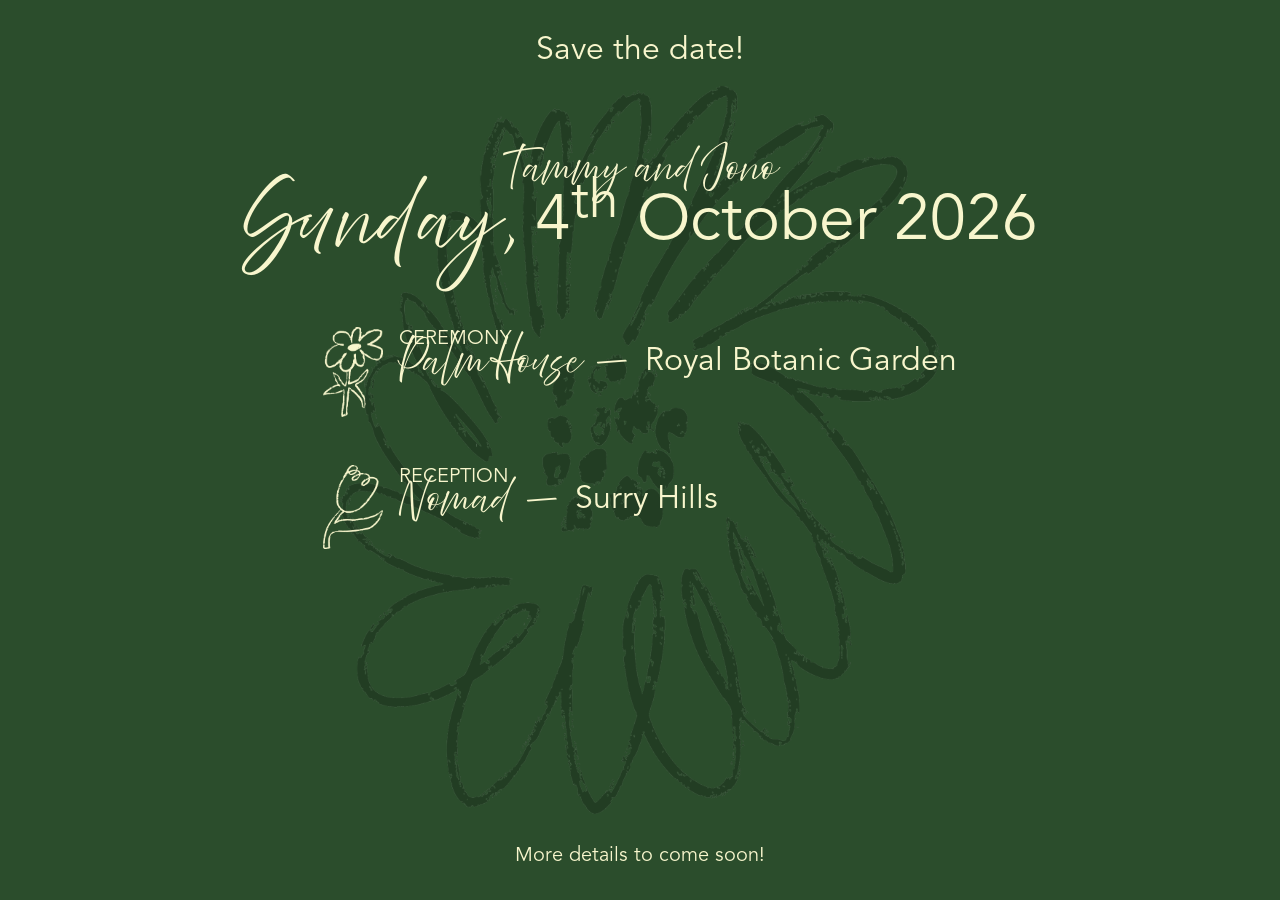
==== index.html @ a1c3c2cc "Just one garden" ====
<!DOCTYPE html>

<html>
  <head>

    <link rel="stylesheet" href="style.css">
    <link rel="icon" type="image/x-icon" href="favicon.ico">
    <meta name="viewport" content="width=device-width" />

    <title>Tammy and Jono — save the date!</title>
    <meta name="description" content="Save the date!">

    <!-- Facebook Meta Tags -->
    <meta property="og:url" content="https://tammyandjono.com">
    <meta property="og:type" content="website">
    <meta property="og:title" content="Tammy and Jono's Wedding">
    <meta property="og:description" content="Save the date!">
    <meta property="og:image" content="https://tammyandjono.com/assets/thumb.png">

    <!-- Twitter Meta Tags -->
    <meta name="twitter:card" content="summary_large_image">
    <meta property="twitter:domain" content="http://tammyandjono.com">
    <meta property="twitter:url" content="https://tammyandjono.com">
    <meta name="twitter:title" content="Tammy and Jono's Wedding">
    <meta name="twitter:description" content="Save the date!">
    <meta name="twitter:image" content="https://tammyandjono.com/assets/thumb.png">

    <!-- Remove from Google Search -->
    <meta name="robots" content="noindex, nofollow" />
  </head>

  <body>
      <div class="container">
          <img src="assets/petal.png" alt="" class="background-image">
          <div class="content">
              <div class="date">Save the date!</div>
              <div class="names">Tammy and&nbsp;Jono</div>
              <div class="date" id="date"><span class="script">Sunday,</span> 4<sup>th</sup> October&nbsp;2026</div>

              <div>
                <div class="info">
                  <img src="assets/flower-1.png" alt="" class="info-image">
                  <div class="label">Ceremony</div>
                  <div><span class="script">Palm House <span class="narrow-remove">— </span></span></div>
                  <div>Royal Botanic Garden</div>
                </div>

                <div class="info">
                  <img src="assets/flower-2.png" alt="" class="info-image">
                  <div class="label">Reception</div>
                  <div><span class="script">Nomad <span class="narrow-remove">— </span></span></div>
                  <div>Surry Hills</div>
                </div>
              </div>

              <div class="website">More details to come soon!</div>
          </div>
      </div>
  </body>
</html>
</html>
---- style.css ----
@font-face {
  font-family: 'Avenir';
  src: url('assets/AvenirLTProBook.otf') format('opentype');
  font-weight: normal;
  font-style: normal;
}

@font-face {
  font-family: 'Above the Beyond';
  src: url('assets/above-the-beyond-script.ttf') format('truetype');
  font-weight: normal;
  font-style: normal;
}

* {
  margin: 0;
  padding: 0;
  box-sizing: border-box;
}

body {
  --bg: #2B4D2C;
  --fg: #F8F6CD;
  --accent: #1A3403;

  --mid-text: clamp(1rem, 4vw, 2rem);
  --large-text: clamp(2rem, 7vw, 4rem);
  --small-text: clamp(0.75rem, 2vw, 1.25rem);

  font-family: 'Avenir', Helvetica, Arial, sans-serif;
  background-color: var(--bg);
  color: var(--fg);
  min-height: 100vh;
  display: flex;
  align-items: center;
  justify-content: center;
}

.container {
  text-align: center;
  padding: 2rem;
  max-width: 1200px;
  width: 100%;
  position: relative;
}

.background-image {
  position: absolute;
  top: 50%;
  left: 50%;
  transform: translate(-50%, -50%);
  width: 50%;
  max-width: 800px;
  opacity: 0.2;
  z-index: 0;
}

.content {
  position: relative;
  z-index: 1;
  min-height: calc(100vh - 4rem);

  display: flex;
  flex-direction: column;
  align-items: center;
}

.names {
  font-family: 'Above the Beyond', sans-serif, cursive;
  font-size: var(--mid-text);
  font-weight: 400;
  line-height: 1.2;
  margin-top: 5rem;
}

.date {
  font-size: var(--mid-text);
  font-weight: 300;
}

#date {
  margin: -1rem 0 4rem 0;
  font-size: var(--large-text);
}

.info {
  display: grid;
  grid-template-columns: auto auto auto;
  grid-template-rows: auto auto auto;
  align-items: center;
  justify-items: start;
  grid-column-gap: 1rem;
  font-size: var(--mid-text);

  width: 100%;
  max-width: fit-content;

  margin-bottom: 2rem;
}

.info img {
  grid-row: 1 / -1;
  max-width: 60px;
  margin-bottom: 0.5em;
}

.info .label {
  font-size: var(--small-text);
  text-transform: uppercase;
  grid-column: 2 / -1;

  margin-bottom: -0.5rem;
}

.script {
  font-family: 'Above the Beyond', sans-serif, cursive;
}

.website {
  font-size: var(--small-text);
  font-weight: 300;
  margin-top: auto;
}

@media (max-width: 768px) {

  .container {
    --mid-text: clamp(1.25rem, 4vw, 2rem);
    --large-text: clamp(2.5rem, 6vw, 5rem);
    --small-text: clamp(1rem, 2vw, 1.5rem);

    padding: 1rem;
  }

  .names {
    margin-bottom: 3rem;
  }

  #date {
    margin: -2rem 0 6rem 0;
  }

  .narrow-remove {
    display: none;
  }

  .info {
    grid-template-columns: auto auto;
  }

  .info .label {
    grid-column: auto;
  }

  .info div {
    margin: -0.2rem 0;
  }
}
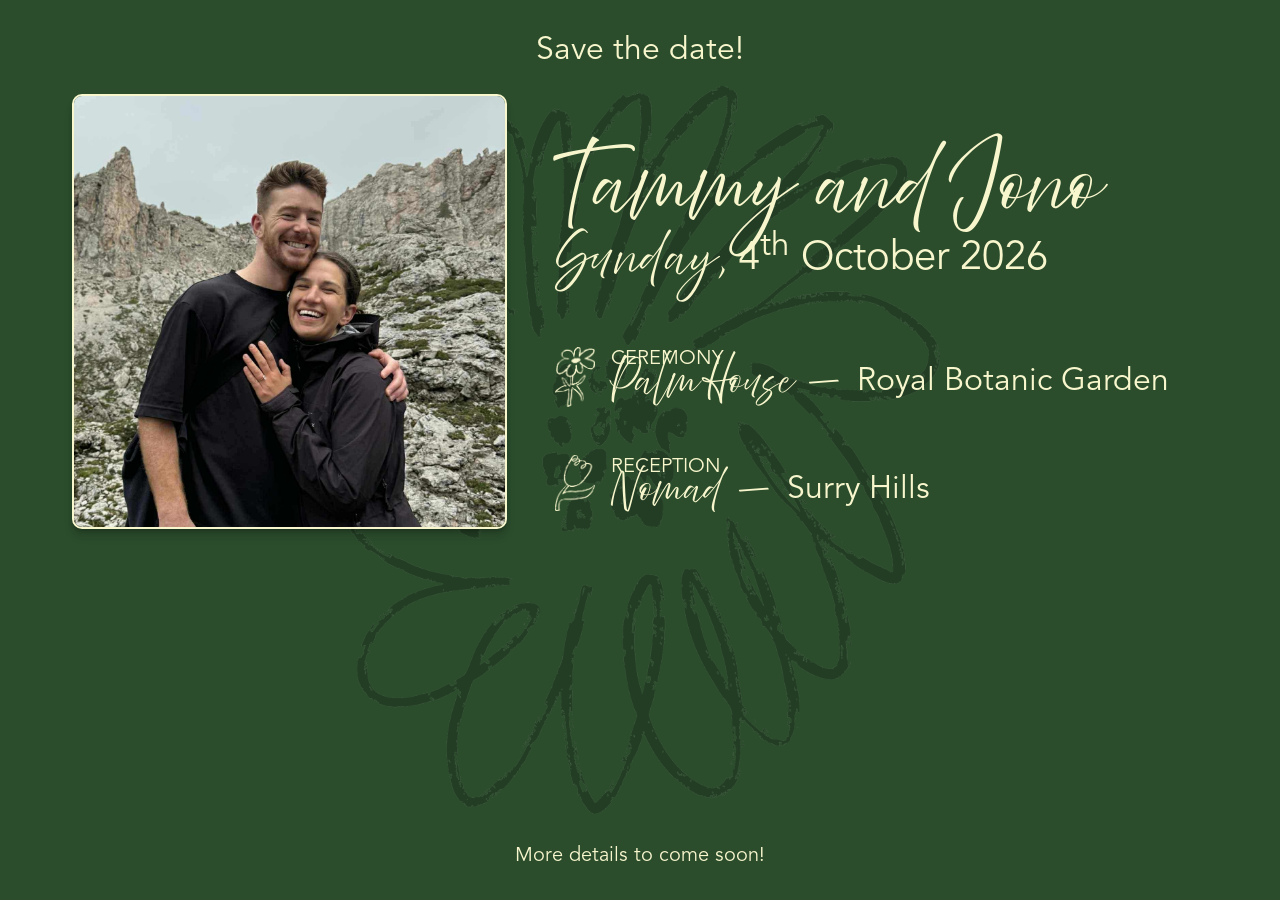
==== commit 7bcb1849: "Add slideshow pics" ====
--- a/index.html
+++ b/index.html
@@ -34,28 +34,52 @@
           <img src="assets/petal.png" alt="" class="background-image">
           <div class="content">
               <div class="date">Save the date!</div>
-              <div class="names">Tammy and&nbsp;Jono</div>
-              <div class="date" id="date"><span class="script">Sunday,</span> 4<sup>th</sup> October&nbsp;2026</div>
+              <div class="columns">
+                <div class="slideshow">
+                  <img src="assets/jt1.jpeg" alt="" class="slideshow-image" id="slideshow-image">
+                </div>
+                <div class="right">
+                  <div class="names">Tammy and&nbsp;Jono</div>
+                  <div class="date" id="date"><span class="script">Sunday,</span> 4<sup>th</sup> October&nbsp;2026</div>
 
-              <div>
-                <div class="info">
-                  <img src="assets/flower-1.png" alt="" class="info-image">
-                  <div class="label">Ceremony</div>
-                  <div><span class="script">Palm House <span class="narrow-remove">— </span></span></div>
-                  <div>Royal Botanic Garden</div>
-                </div>
+                  <div>
+                    <div class="info">
+                      <img src="assets/flower-1.png" alt="" class="info-image">
+                      <div class="label">Ceremony</div>
+                      <div><span class="script">Palm House <span class="narrow-remove">— </span></span></div>
+                      <div>Royal Botanic Garden</div>
+                    </div>
 
-                <div class="info">
-                  <img src="assets/flower-2.png" alt="" class="info-image">
-                  <div class="label">Reception</div>
-                  <div><span class="script">Nomad <span class="narrow-remove">— </span></span></div>
-                  <div>Surry Hills</div>
+                    <div class="info">
+                      <img src="assets/flower-2.png" alt="" class="info-image">
+                      <div class="label">Reception</div>
+                      <div><span class="script">Nomad <span class="narrow-remove">— </span></span></div>
+                      <div>Surry Hills</div>
+                    </div>
+                  </div>
                 </div>
               </div>
-
               <div class="website">More details to come soon!</div>
           </div>
       </div>
   </body>
-</html>
+
+<script>
+  let image = document.getElementById('slideshow-image');
+  let images = ['assets/jt1.jpeg', 'assets/jt2.jpeg', 'assets/jt3.jpeg', 'assets/jt4.jpeg', 'assets/jt5.jpeg', 'assets/jt6.jpeg', 'assets/jt7.jpeg'];
+  let num = 1;
+
+  console.log(num)
+
+  setInterval(function(){
+    let len = images.length;
+    image.src = images[num++];
+    if (num == len) {
+      num = 0;
+    }
+
+    console.log(num)
+  }, 4500);
+</script>
+
 </html>
--- a/style.css
+++ b/style.css
@@ -22,8 +22,9 @@
   --bg: #2B4D2C;
   --fg: #F8F6CD;
   --accent: #1A3403;
+  --shadow-color: rgba(0, 0, 0, 0.1);
 
-  --mid-text: clamp(1rem, 4vw, 2rem);
+  --mid-text: clamp(1.5rem, 2.5vw, 2rem);
   --large-text: clamp(2rem, 7vw, 4rem);
   --small-text: clamp(0.75rem, 2vw, 1.25rem);
 
@@ -37,8 +38,7 @@
 }
 
 .container {
-  text-align: center;
-  padding: 2rem;
+  padding: 1rem;
   max-width: 1200px;
   width: 100%;
   position: relative;
@@ -65,9 +65,31 @@
   align-items: center;
 }
 
+.columns {
+  display: grid;
+  grid-template-columns: 2fr 3fr;
+}
+
+.slideshow {
+  margin: auto;
+}
+
+.slideshow-image {
+  margin: 1rem;
+  width: calc(100% - 2rem);
+  border: 2px solid var(--fg);
+  border-radius: 10px;
+
+  box-shadow: 0 2px 2px var(--shadow-color),0 4px 4px var(--shadow-color),0 8px 8px var(--shadow-color);
+}
+
+.right {
+  margin-left: 2rem;
+}
+
 .names {
   font-family: 'Above the Beyond', sans-serif, cursive;
-  font-size: var(--mid-text);
+  font-size: var(--large-text);
   font-weight: 400;
   line-height: 1.2;
   margin-top: 5rem;
@@ -79,8 +101,8 @@
 }
 
 #date {
-  margin: -1rem 0 4rem 0;
-  font-size: var(--large-text);
+  margin: 0 0 4rem 0;
+  font-size: clamp(1.5rem, 4vw, 2.5rem);
 }
 
 .info {
@@ -91,6 +113,7 @@
   justify-items: start;
   grid-column-gap: 1rem;
   font-size: var(--mid-text);
+  text-align: left;
 
   width: 100%;
   max-width: fit-content;
@@ -100,7 +123,7 @@
 
 .info img {
   grid-row: 1 / -1;
-  max-width: 60px;
+  max-width: 40px;
   margin-bottom: 0.5em;
 }
 
@@ -122,22 +145,36 @@
   margin-top: auto;
 }
 
-@media (max-width: 768px) {
+@media (max-width: 810px) {
 
   .container {
-    --mid-text: clamp(1.25rem, 4vw, 2rem);
-    --large-text: clamp(2.5rem, 6vw, 5rem);
+    --mid-text: clamp(1.25rem, 2.5vw, 1.75rem);
+    --large-text: clamp(2.25rem, 6vw, 4rem);
     --small-text: clamp(1rem, 2vw, 1.5rem);
 
     padding: 1rem;
+    text-align: center;
+  }
+
+  .columns {
+    display: block;
+  }
+
+  .right {
+    margin: auto;
   }
 
   .names {
-    margin-bottom: 3rem;
+    margin: 0 0 3rem 0;
+  }
+
+  .slideshow-image {
+    max-width: 300px;
+    width: 60vw;
   }
 
   #date {
-    margin: -2rem 0 6rem 0;
+    margin: -2rem 0 2rem 0;
   }
 
   .narrow-remove {
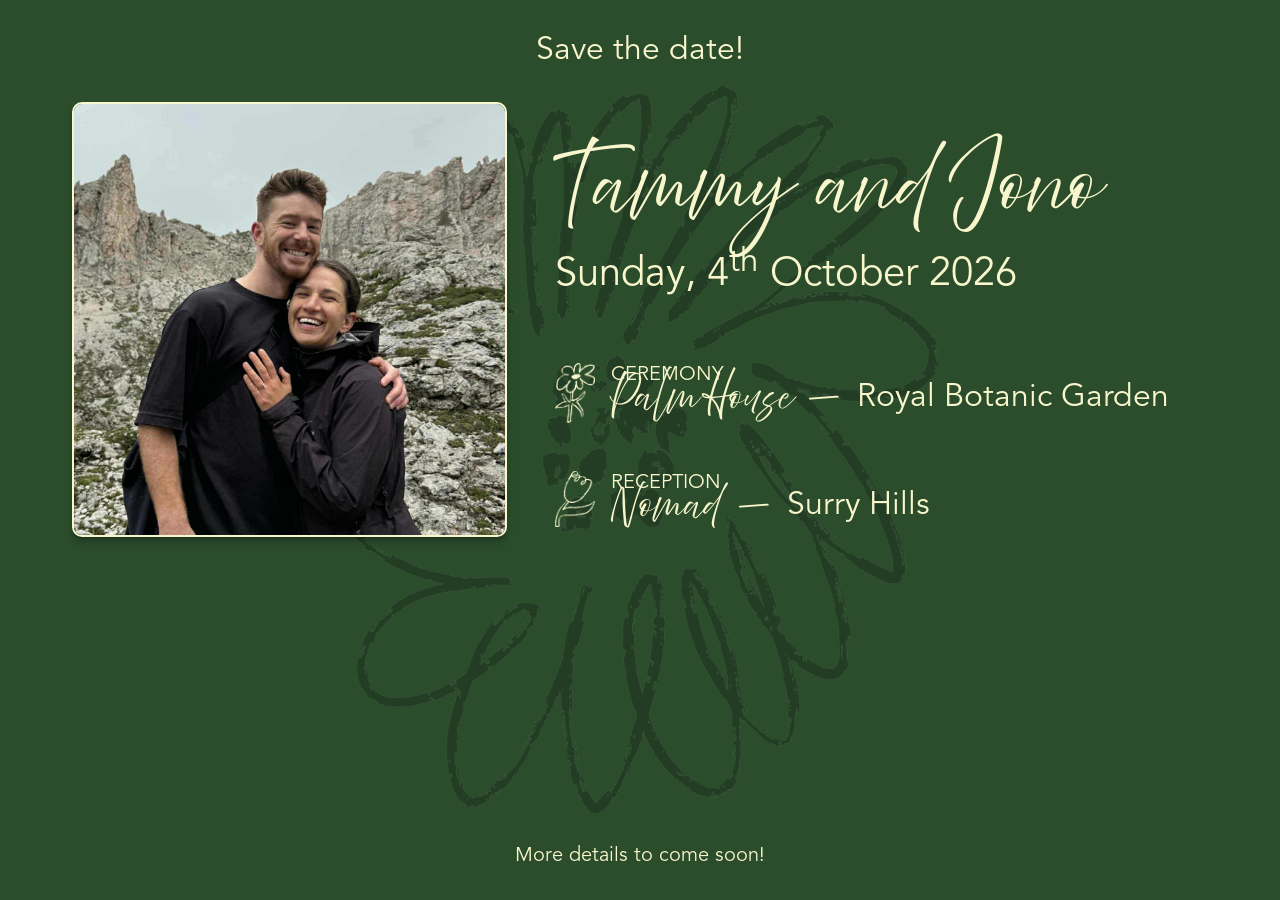
==== commit 0ec76ed0: "No script on Sundays" ====
--- a/index.html
+++ b/index.html
@@ -40,7 +40,7 @@
                 </div>
                 <div class="right">
                   <div class="names">Tammy and&nbsp;Jono</div>
-                  <div class="date" id="date"><span class="script">Sunday,</span> 4<sup>th</sup> October&nbsp;2026</div>
+                  <div class="date" id="date">Sunday, 4<sup>th</sup> October&nbsp;2026</div>
 
                   <div>
                     <div class="info">
--- a/style.css
+++ b/style.css
@@ -101,7 +101,7 @@
 }
 
 #date {
-  margin: 0 0 4rem 0;
+  margin: 1rem 0 4rem 0;
   font-size: clamp(1.5rem, 4vw, 2.5rem);
 }
 
@@ -165,7 +165,7 @@
   }
 
   .names {
-    margin: 0 0 3rem 0;
+    margin: 1.5rem 0 2.5rem 0;
   }
 
   .slideshow-image {
@@ -174,7 +174,7 @@
   }
 
   #date {
-    margin: -2rem 0 2rem 0;
+    margin: -2rem 0 2.5rem 0;
   }
 
   .narrow-remove {
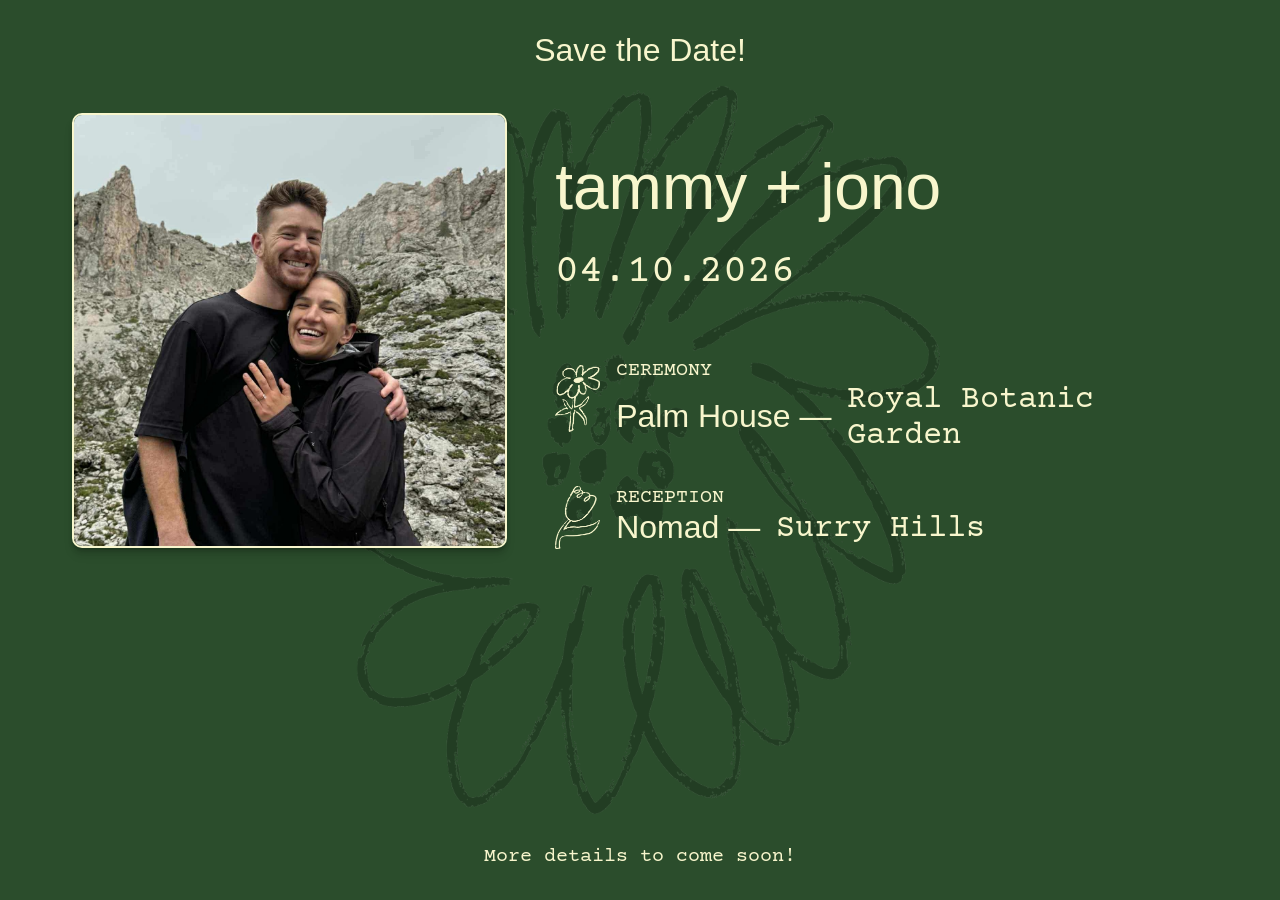
==== commit cc5ebd36: "Match physical save the date" ====
--- a/index.html
+++ b/index.html
@@ -33,14 +33,14 @@
       <div class="container">
           <img src="assets/petal.png" alt="" class="background-image">
           <div class="content">
-              <div class="date">Save the date!</div>
+              <div class="date script">Save the Date!</div>
               <div class="columns">
                 <div class="slideshow">
                   <img src="assets/jt1.jpeg" alt="" class="slideshow-image" id="slideshow-image">
                 </div>
                 <div class="right">
-                  <div class="names">Tammy and&nbsp;Jono</div>
-                  <div class="date" id="date">Sunday, 4<sup>th</sup> October&nbsp;2026</div>
+                  <div class="names">tammy +&nbsp;jono</div>
+                  <div class="date" id="date">04.10.2026</div>
 
                   <div>
                     <div class="info">
--- a/style.css
+++ b/style.css
@@ -1,3 +1,5 @@
+@import url('https://fonts.googleapis.com/css2?family=Courier+Prime:ital,wght@0,400;0,700;1,400;1,700&family=Homemade+Apple&display=swap');
+
 @font-face {
   font-family: 'Avenir';
   src: url('assets/AvenirLTProBook.otf') format('opentype');
@@ -28,7 +30,7 @@
   --large-text: clamp(2rem, 7vw, 4rem);
   --small-text: clamp(0.75rem, 2vw, 1.25rem);
 
-  font-family: 'Avenir', Helvetica, Arial, sans-serif;
+  font-family: 'Courier Prime', monospace;
   background-color: var(--bg);
   color: var(--fg);
   min-height: 100vh;
@@ -88,7 +90,7 @@
 }
 
 .names {
-  font-family: 'Above the Beyond', sans-serif, cursive;
+  font-family: 'Homemade Apple', sans-serif, cursive;
   font-size: var(--large-text);
   font-weight: 400;
   line-height: 1.2;
@@ -101,7 +103,7 @@
 }
 
 #date {
-  margin: 1rem 0 4rem 0;
+  margin: 1.5rem 0 4rem 0;
   font-size: clamp(1.5rem, 4vw, 2.5rem);
 }
 
@@ -123,20 +125,18 @@
 
 .info img {
   grid-row: 1 / -1;
-  max-width: 40px;
-  margin-bottom: 0.5em;
+  max-width: 45px;
+  margin: 0 0 0.5em 0;
 }
 
 .info .label {
   font-size: var(--small-text);
   text-transform: uppercase;
   grid-column: 2 / -1;
-
-  margin-bottom: -0.5rem;
 }
 
 .script {
-  font-family: 'Above the Beyond', sans-serif, cursive;
+  font-family: 'Homemade Apple', sans-serif, cursive;
 }
 
 .website {
@@ -149,7 +149,7 @@
 
   .container {
     --mid-text: clamp(1.25rem, 2.5vw, 1.75rem);
-    --large-text: clamp(2.25rem, 6vw, 4rem);
+    --large-text: clamp(2.5rem, 6vw, 4rem);
     --small-text: clamp(1rem, 2vw, 1.5rem);
 
     padding: 1rem;
@@ -174,7 +174,7 @@
   }
 
   #date {
-    margin: -2rem 0 2.5rem 0;
+    margin: -1rem 0 2.5rem 0;
   }
 
   .narrow-remove {
@@ -192,4 +192,14 @@
   .info div {
     margin: -0.2rem 0;
   }
+
+  .info img {
+    margin: 0.5em 0 0 0;
+  }
+
+  .script {
+    font-size: 1.2em;
+    margin: 0.75rem 0 -0.25rem 0;
+    display: block;
+  }
 }
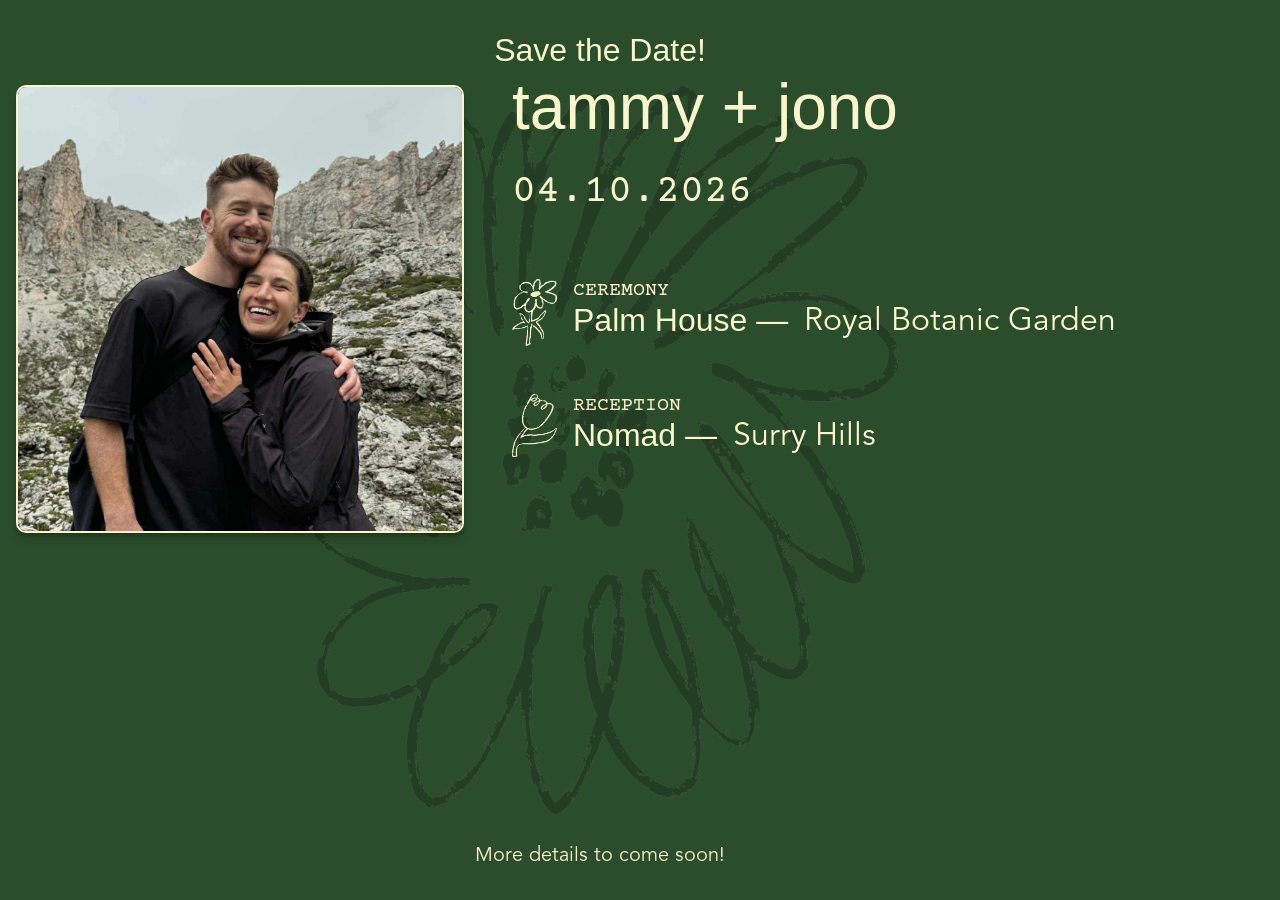
==== commit 6fc65ad3: "Initial extra pages" ====
--- a/index.html
+++ b/index.html
@@ -29,18 +29,18 @@
     <meta name="robots" content="noindex, nofollow" />
   </head>
 
-  <body>
+  <body id="index">
       <div class="container">
           <img src="assets/petal.png" alt="" class="background-image">
           <div class="content">
               <div class="date script">Save the Date!</div>
               <div class="columns">
                 <div class="slideshow">
-                  <img src="assets/jt1.jpeg" alt="" class="slideshow-image" id="slideshow-image">
+                  <img src="assets/jt1.jpeg" alt="" class="pic" id="slideshow-image">
                 </div>
                 <div class="right">
                   <div class="names">tammy +&nbsp;jono</div>
-                  <div class="date" id="date">04.10.2026</div>
+                  <div class="date courier" id="date">04.10.2026</div>
 
                   <div>
                     <div class="info">
--- a/style.css
+++ b/style.css
@@ -20,6 +20,10 @@
   box-sizing: border-box;
 }
 
+html {
+  scroll-padding-top: 7.5rem;
+}
+
 body {
   --bg: #2B4D2C;
   --fg: #F8F6CD;
@@ -30,17 +34,59 @@
   --large-text: clamp(2rem, 7vw, 4rem);
   --small-text: clamp(0.75rem, 2vw, 1.25rem);
 
-  font-family: 'Courier Prime', monospace;
+  font-family: 'Avenir', 'Courier Prime', monospace;
   background-color: var(--bg);
   color: var(--fg);
   min-height: 100vh;
   display: flex;
-  align-items: center;
+  flex-direction: column;
+  gap: 2em;
+}
+
+#index {
   justify-content: center;
 }
 
+nav {
+  display: block;
+  position: sticky;
+  top: 0em;
+  z-index: 1;
+  background: var(--bg);
+
+  padding: 0 1.5em 1em 1.5em;
+}
+
+nav, h3 {
+  font-family: 'Courier Prime', Courier, monospace;
+}
+
+h3 {
+  margin: 1.25em 0 0.5em 0;
+  line-height: 1.2;
+  font-size: 1.05rem;
+}
+
+nav a {
+  color: var(--fg);
+  text-decoration-thickness: 0.05em;
+  text-underline-offset: 0.2em;
+}
+
+nav a:not(h1):hover {
+  text-decoration-thickness: 0.1em;
+}
+
+nav .names {
+  margin-bottom: 1rem;
+}
+
+p {
+  margin: 0.5em 0 1em 0;
+  line-height: 1.4;
+}
+
 .container {
-  padding: 1rem;
   max-width: 1200px;
   width: 100%;
   position: relative;
@@ -72,17 +118,28 @@
   grid-template-columns: 2fr 3fr;
 }
 
+.cols-3 {
+  grid-template-columns: 2fr 3fr 3fr;
+  column-gap: 1em;
+}
+
+#right {
+  margin-top: -0.2em;
+}
+
+.pic {
+  border: 2px solid var(--fg);
+  border-radius: 10px;
+  box-shadow: 0 2px 2px var(--shadow-color),0 4px 4px var(--shadow-color),0 8px 8px var(--shadow-color);
+}
+
 .slideshow {
   margin: auto;
 }
 
-.slideshow-image {
+#slideshow-image {
   margin: 1rem;
   width: calc(100% - 2rem);
-  border: 2px solid var(--fg);
-  border-radius: 10px;
-
-  box-shadow: 0 2px 2px var(--shadow-color),0 4px 4px var(--shadow-color),0 8px 8px var(--shadow-color);
 }
 
 .right {
@@ -94,7 +151,10 @@
   font-size: var(--large-text);
   font-weight: 400;
   line-height: 1.2;
-  margin-top: 5rem;
+}
+
+.names a {
+  text-decoration: none;
 }
 
 .date {
@@ -139,12 +199,45 @@
   font-family: 'Homemade Apple', sans-serif, cursive;
 }
 
+.courier, .label {
+  font-family: 'Courier Prime', monospace;
+}
+
 .website {
   font-size: var(--small-text);
   font-weight: 300;
   margin-top: auto;
 }
 
+.show, .hidden {
+  display: none;
+}
+
+.button {
+  display: block;
+  margin: 1em auto;
+  padding: 1em;
+  width: fit-content;
+  background: var(--fg);
+  border-radius: 10px;
+  color: var(--bg);
+  text-decoration: none;
+  width: 100%;
+  text-align: center;
+
+  box-shadow: 0 2px 2px var(--shadow-color),0 4px 4px var(--shadow-color),0 8px 8px var(--shadow-color);
+}
+
+.button-container {
+  display: grid;
+  grid-template-columns: 1fr 1fr;
+  gap: 1em;
+}
+
+#rsvp_link {
+  width: fit-content;
+}
+
 @media (max-width: 810px) {
 
   .container {
@@ -156,8 +249,12 @@
     text-align: center;
   }
 
+  body {
+    gap: 0;
+  }
   .columns {
     display: block;
+    margin: 0 1.5em;
   }
 
   .right {
@@ -165,16 +262,16 @@
   }
 
   .names {
-    margin: 1.5rem 0 2.5rem 0;
-  }
-
-  .slideshow-image {
+    margin: 1.5rem 0 2.5rem 0; 
+  }
+
+  #slideshow-image {
     max-width: 300px;
     width: 60vw;
   }
 
   #date {
-    margin: -1rem 0 2.5rem 0;
+    margin: -1.5rem 0 2rem 0;
   }
 
   .narrow-remove {
@@ -202,4 +299,20 @@
     margin: 0.75rem 0 -0.25rem 0;
     display: block;
   }
+
+  img {
+    max-width: calc(100vw - 3em);
+  }
+
+  .show {
+    display: inline;
+  }
+
+  .hide {
+    display: none !important;
+  }
+
+  .nospace {
+    display: block;
+  }
 }
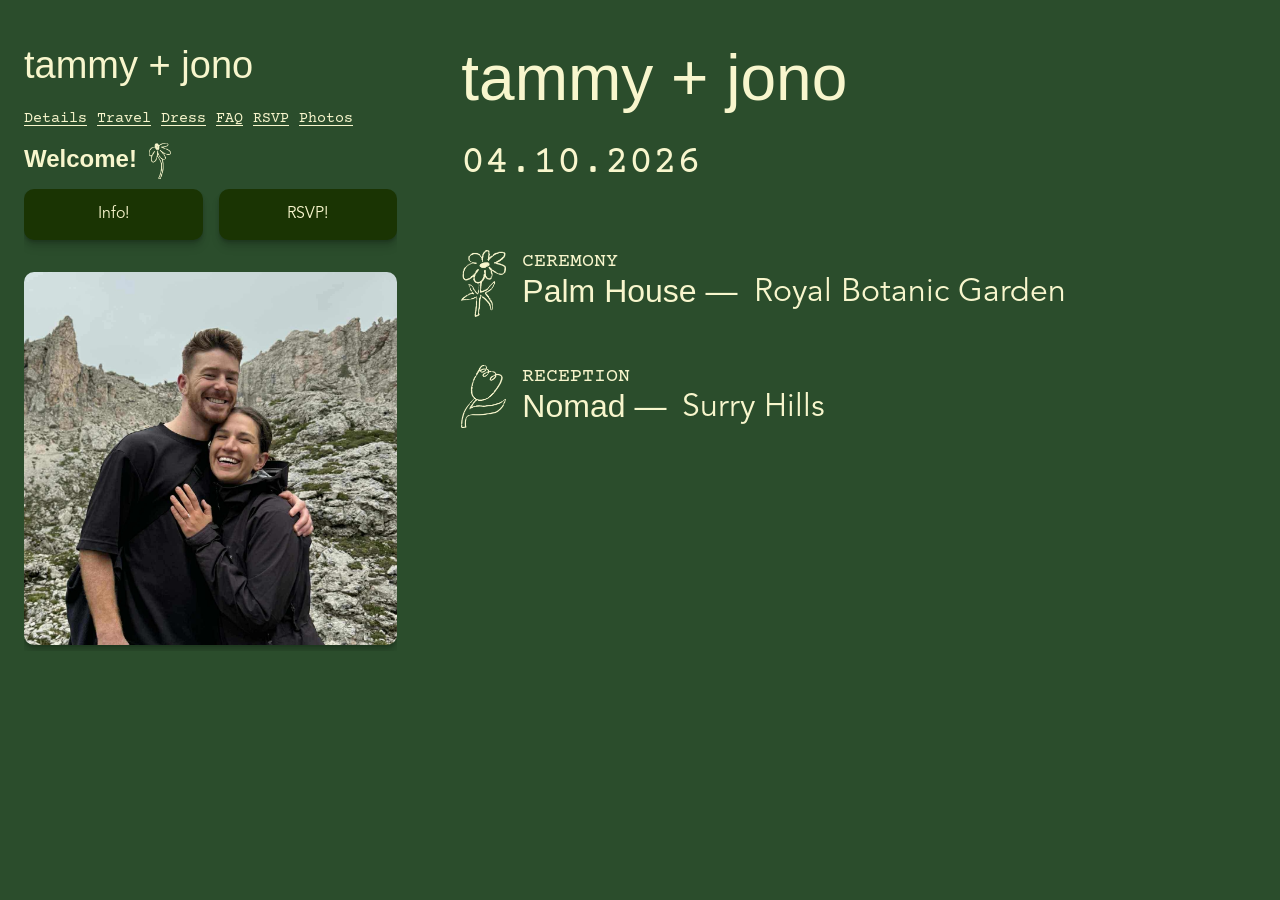
==== commit 29fa4eee: "Updates" ====
--- a/index.html
+++ b/index.html
@@ -7,8 +7,8 @@
     <link rel="icon" type="image/x-icon" href="favicon.ico">
     <meta name="viewport" content="width=device-width" />
 
-    <title>Tammy and Jono — save the date!</title>
-    <meta name="description" content="Save the date!">
+    <title>Welcome | T + J</title>
+    <meta name="description" content="Welcome!">
 
     <!-- Facebook Meta Tags -->
     <meta property="og:url" content="https://tammyandjono.com">
@@ -29,39 +29,72 @@
     <meta name="robots" content="noindex, nofollow" />
   </head>
 
-  <body id="index">
-      <div class="container">
-          <img src="assets/petal.png" alt="" class="background-image">
-          <div class="content">
-              <div class="date script">Save the Date!</div>
-              <div class="columns">
-                <div class="slideshow">
-                  <img src="assets/jt1.jpeg" alt="" class="pic" id="slideshow-image">
-                </div>
-                <div class="right">
-                  <div class="names">tammy +&nbsp;jono</div>
-                  <div class="date courier" id="date">04.10.2026</div>
+  <body>
+    <nav class="show" id="index-nav">
+      <input type="checkbox" id="nav-toggle" class="nav-toggle" aria-label="Toggle navigation menu">
+      <div class="nav-bar">
+        <h2 class="nospace script">Welcome!</h2>
+        <label for="nav-toggle" class="hamburger" aria-hidden="true">
+          <span></span>
+          <span></span>
+          <span></span>
+        </label>
+      </div>
+      <div id="nav">
+        <a href="info.html#details">Details</a>
+        <a href="info.html#travel">Travel</a>
+        <a href="info.html#dress">Dress</a>
+        <a href="info.html#faq">FAQ</a>
+        <a href="rsvp.html">RSVP</a>
+        <a href="info.html#photos">Photos</a>
+      </div>
+    </nav>
 
-                  <div>
-                    <div class="info">
-                      <img src="assets/flower-1.png" alt="" class="info-image">
-                      <div class="label">Ceremony</div>
-                      <div><span class="script">Palm House <span class="narrow-remove">— </span></span></div>
-                      <div>Royal Botanic Garden</div>
-                    </div>
+    <div class="cols left">
+      <nav class="hide">
+        <h1 class="names"><a href="info.html">tammy + jono</a></h1>
+        <div id="nav">
+          <a href="info.html#details">Details</a>
+          <a href="info.html#travel">Travel</a>
+          <a href="info.html#dress">Dress</a>
+          <a href="info.html#faq">FAQ</a>
+          <a href="rsvp.html">RSVP</a>
+          <a href="info.html#photos">Photos</a>
+        </div>
+     </nav>
+      <div>
+        <h2 class="nospace script hide">Welcome!</h2>
 
-                    <div class="info">
-                      <img src="assets/flower-2.png" alt="" class="info-image">
-                      <div class="label">Reception</div>
-                      <div><span class="script">Nomad <span class="narrow-remove">— </span></span></div>
-                      <div>Surry Hills</div>
-                    </div>
-                  </div>
-                </div>
-              </div>
-              <div class="website">More details to come soon!</div>
-          </div>
+        <div class="button-container">
+          <a href="info.html" class="button">Info!</a>
+          <a href="rsvp.html" class="button">RSVP!</a>
+        </div>
+        <img src="assets/jt1.jpeg" alt="A picture of Tammy and Jono" class="pic" id="slideshow-image">
       </div>
+    </div>
+
+    <div class="cols right">
+      <div class="names">tammy +&nbsp;jono</div>
+      <div class="date courier" id="date">04.10.2026</div>
+
+
+
+      <div class="info">
+        <img src="assets/flower-1.png" alt="" class="info-image">
+        <div class="label">Ceremony</div>
+        <div><span class="script">Palm House <span class="narrow-remove">— </span></span></div>
+        <div>Royal Botanic Garden</div>
+      </div>
+
+      <div class="info">
+        <img src="assets/flower-2.png" alt="" class="info-image">
+        <div class="label">Reception</div>
+        <div><span class="script">Nomad <span class="narrow-remove">— </span></span></div>
+        <div>Surry Hills</div>
+      </div>
+    </div>
+
+    <script src="nav.js"></script>
   </body>
 
 <script>
--- a/style.css
+++ b/style.css
@@ -21,7 +21,7 @@
 }
 
 html {
-  scroll-padding-top: 7.5rem;
+  scroll-padding-top: 7rem;
 }
 
 body {
@@ -38,13 +38,43 @@
   background-color: var(--bg);
   color: var(--fg);
   min-height: 100vh;
+
+  display: grid;
+  grid-template-columns: 1fr 2fr;
+  gap: 1em;
+}
+
+a {
+  color: var(--fg);
+  text-underline-offset: 3px;
+}
+
+#index {
+  justify-content: center;
   display: flex;
   flex-direction: column;
   gap: 2em;
 }
 
-#index {
-  justify-content: center;
+#index-nav {
+  padding-bottom: 1em;
+}
+
+#index-nav .nav-bar {
+  height: 22.4px;
+}
+
+.cols {
+  margin: 0 1.5em;
+}
+
+.right {
+  padding-top: 40px;
+}
+
+.left .pic {
+  max-width: 100%;
+  margin-top: 1em;
 }
 
 nav {
@@ -54,7 +84,7 @@
   z-index: 1;
   background: var(--bg);
 
-  padding: 0 1.5em 1em 1.5em;
+  padding: 0 0 1em 0;
 }
 
 nav, h3 {
@@ -62,15 +92,22 @@
 }
 
 h3 {
-  margin: 1.25em 0 0.5em 0;
+  margin: 1.4em 0 0.4em 0;
   line-height: 1.2;
   font-size: 1.05rem;
+  font-weight: 400;
+}
+
+h3 + p {
+  margin-top: 0;
 }
 
 nav a {
   color: var(--fg);
   text-decoration-thickness: 0.05em;
   text-underline-offset: 0.2em;
+
+  font-size: 0.95em;
 }
 
 nav a:not(h1):hover {
@@ -78,12 +115,17 @@
 }
 
 nav .names {
-  margin-bottom: 1rem;
+  margin-bottom: 1.25rem;
+}
+
+.hide .names {
+  padding-top: 1em;
+  font-size: 40px;
 }
 
 p {
-  margin: 0.5em 0 1em 0;
-  line-height: 1.4;
+  margin: 0.75em 0 1.25em 0;
+  line-height: 1.5;
 }
 
 .container {
@@ -93,14 +135,15 @@
 }
 
 .background-image {
-  position: absolute;
+  position: fixed;
   top: 50%;
   left: 50%;
   transform: translate(-50%, -50%);
   width: 50%;
   max-width: 800px;
   opacity: 0.2;
-  z-index: 0;
+  z-index: -1;
+  pointer-events: none;
 }
 
 .content {
@@ -113,38 +156,15 @@
   align-items: center;
 }
 
-.columns {
-  display: grid;
-  grid-template-columns: 2fr 3fr;
-}
-
-.cols-3 {
-  grid-template-columns: 2fr 3fr 3fr;
-  column-gap: 1em;
-}
-
 #right {
   margin-top: -0.2em;
 }
 
 .pic {
-  border: 2px solid var(--fg);
   border-radius: 10px;
   box-shadow: 0 2px 2px var(--shadow-color),0 4px 4px var(--shadow-color),0 8px 8px var(--shadow-color);
 }
 
-.slideshow {
-  margin: auto;
-}
-
-#slideshow-image {
-  margin: 1rem;
-  width: calc(100% - 2rem);
-}
-
-.right {
-  margin-left: 2rem;
-}
 
 .names {
   font-family: 'Homemade Apple', sans-serif, cursive;
@@ -199,8 +219,32 @@
   font-family: 'Homemade Apple', sans-serif, cursive;
 }
 
+h2.script {
+  margin: 2em 0 -0.25em 0;
+}
+
+h2.nospace.script {
+  margin-top: 0em;
+}
+
+h2.script::after {
+  content: "";
+  display: inline-block;
+  height: 1.5em;
+  margin-left: 0.5em;
+  vertical-align: middle;
+  background: center / contain no-repeat;
+}
+
+.left h2.script::after                            { background-image: url('assets/flower-7.png');  aspect-ratio: 1230 / 2048; } /* 1st — Welcome */
+.cols.right > div:nth-of-type(1) h2.script::after { background-image: url('assets/flower-8.png');  aspect-ratio: 2000 / 1977; } /* 2nd — Details */
+.cols.right > div:nth-of-type(2) h2.script::after { background-image: url('assets/flower-9.png');  aspect-ratio: 1459 / 2048; } /* 3rd — Travel */
+.cols.right > div:nth-of-type(3) h2.script::after { background-image: url('assets/flower-10.png'); aspect-ratio: 1688 / 2048; } /* 4th — Dress */
+.cols.right > div:nth-of-type(4) h2.script::after { background-image: url('assets/flower-11.png'); aspect-ratio: 1369 / 2048; } /* 5th — FAQs */
+
 .courier, .label {
   font-family: 'Courier Prime', monospace;
+  font-size: 1.1em;
 }
 
 .website {
@@ -218,14 +262,22 @@
   margin: 1em auto;
   padding: 1em;
   width: fit-content;
-  background: var(--fg);
+  background: var(--accent);
   border-radius: 10px;
-  color: var(--bg);
+  border: none;
+  color: var(--fg);
   text-decoration: none;
   width: 100%;
   text-align: center;
 
+  cursor: pointer;
   box-shadow: 0 2px 2px var(--shadow-color),0 4px 4px var(--shadow-color),0 8px 8px var(--shadow-color);
+  transition: transform 0.1s ease;
+}
+
+.button:hover {
+  box-shadow: 0 2px 2px var(--shadow-color),0 4px 4px var(--shadow-color),0 8px 8px var(--shadow-color),0 16px 16px var(--shadow-color);
+  transform: translateY(-2px);
 }
 
 .button-container {
@@ -234,8 +286,42 @@
   gap: 1em;
 }
 
+#rsvp_submit {
+  background: var(--fg);
+  color: var(--bg);
+}
+
 #rsvp_link {
   width: fit-content;
+}
+
+.rsvp-form label {
+  display: inline-block;
+  margin: 0.75rem 0 0.25rem 0;
+  font-family: 'Courier Prime', Courier, monospace;
+}
+
+.rsvp-form input[type="text"] {
+  margin-bottom: 0.5rem;
+  padding: 1em 0.6em;
+  width: 100%;
+  background: var(--accent);
+  border: none;
+  color: var(--fg);
+}
+
+@media (min-width: 811px) {
+  html {
+    scroll-padding-top: 40px;
+  }
+
+  .left {
+    position: sticky;
+    top: 0;
+    align-self: start;
+    max-height: 100vh;
+    overflow-y: auto;
+  }
 }
 
 @media (max-width: 810px) {
@@ -251,23 +337,25 @@
 
   body {
     gap: 0;
-  }
+    display: flex;
+    flex-direction: column;
+  }
+
   .columns {
     display: block;
     margin: 0 1.5em;
   }
 
   .right {
-    margin: auto;
+    padding-top: 0;
   }
 
   .names {
     margin: 1.5rem 0 2.5rem 0; 
   }
 
-  #slideshow-image {
-    max-width: 300px;
-    width: 60vw;
+  nav .names {
+    margin-top: 2.5rem;
   }
 
   #date {
@@ -300,14 +388,94 @@
     display: block;
   }
 
-  img {
-    max-width: calc(100vw - 3em);
+  h2.script {
+    margin: 2rem 0 -0.25rem 0;
+    font-size: 1.5em;
   }
 
   .show {
     display: inline;
   }
 
+  nav.show {
+    display: block;
+    padding: 2.5rem 1.5em 2em 1.5em;
+  }
+
+  nav.show .nav-bar {
+    display: flex;
+    align-items: center;
+    justify-content: space-between;
+    gap: 1rem;
+  }
+
+  nav.show .nav-bar .names,
+  nav.show .nav-bar h2 {
+    margin: 0;
+    line-height: 0;
+  }
+
+  /* visually-hidden checkbox that drives the toggle (kept focusable) */
+  .nav-toggle {
+    position: absolute;
+    width: 1px;
+    height: 1px;
+    margin: -1px;
+    clip: rect(0 0 0 0);
+    overflow: hidden;
+  }
+
+  .hamburger {
+    flex: none;
+    display: flex;
+    flex-direction: column;
+    justify-content: space-between;
+    width: 2rem;
+    height: 1.25rem;
+    cursor: pointer;
+    margin-bottom: 0.15em;
+  }
+
+  .hamburger span {
+    display: block;
+    height: 3px;
+    background: var(--fg);
+    border-radius: 3px;
+    transition: transform 0.25s ease, opacity 0.25s ease;
+  }
+
+  /* menu collapsed by default */
+  nav.show #nav {
+    display: flex;
+    flex-direction: column;
+    gap: 0.75rem;
+    max-height: 0;
+    margin-top: 0;
+    opacity: 0;
+    overflow: hidden;
+    transition: max-height 0.3s ease, margin-top 0.3s ease, opacity 0.3s ease;
+  }
+
+  /* menu expanded when the checkbox is toggled on */
+  .nav-toggle:checked ~ #nav {
+    max-height: 20rem;
+    margin-top: 1.5rem;
+    opacity: 1;
+  }
+
+  /* morph the icon into an X while the menu is open */
+  .nav-toggle:checked ~ .nav-bar .hamburger span:nth-child(1) {
+    transform: translateY(calc(0.625rem - 1.5px)) rotate(45deg);
+  }
+
+  .nav-toggle:checked ~ .nav-bar .hamburger span:nth-child(2) {
+    opacity: 0;
+  }
+
+  .nav-toggle:checked ~ .nav-bar .hamburger span:nth-child(3) {
+    transform: translateY(calc(-0.625rem + 1.5px)) rotate(-45deg);
+  }
+
   .hide {
     display: none !important;
   }
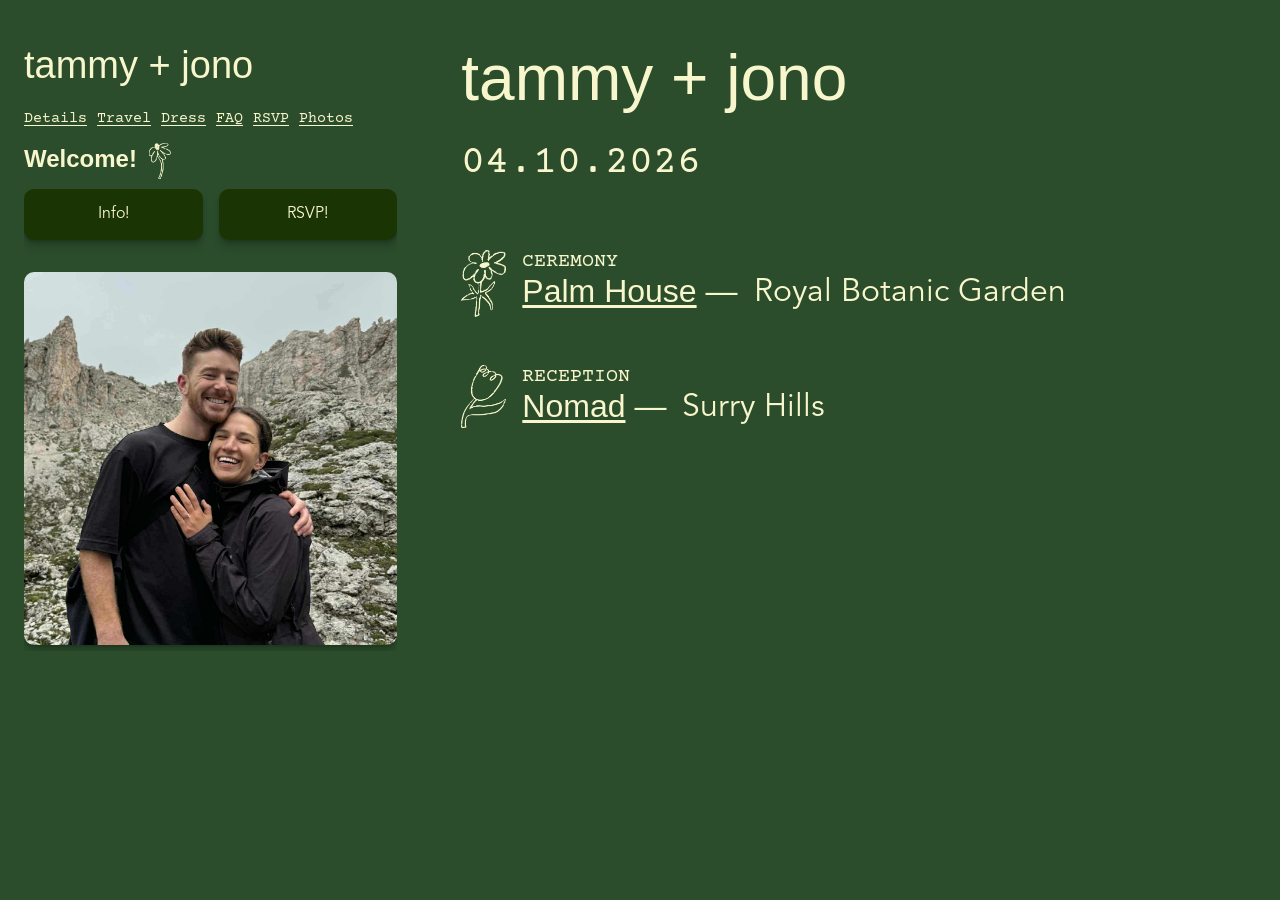
==== commit 9499a83b: "More updates" ====
--- a/index.html
+++ b/index.html
@@ -82,14 +82,14 @@
       <div class="info">
         <img src="assets/flower-1.png" alt="" class="info-image">
         <div class="label">Ceremony</div>
-        <div><span class="script">Palm House <span class="narrow-remove">— </span></span></div>
+        <div><span class="script"><a href="https://maps.app.goo.gl/Qrt4GrL8GspPV5bq5" target="_blank">Palm House</a> <span class="narrow-remove">— </span></span></div>
         <div>Royal Botanic Garden</div>
       </div>
 
       <div class="info">
         <img src="assets/flower-2.png" alt="" class="info-image">
         <div class="label">Reception</div>
-        <div><span class="script">Nomad <span class="narrow-remove">— </span></span></div>
+        <div><span class="script"><a href="https://maps.app.goo.gl/P6zSYFpvyrRiJDUo7" target="_blank">Nomad</a> <span class="narrow-remove">— </span></span></div>
         <div>Surry Hills</div>
       </div>
     </div>
--- a/style.css
+++ b/style.css
@@ -388,6 +388,11 @@
     display: block;
   }
 
+  .script a {
+    text-underline-offset: 6px;
+    text-decoration-thickness: 1.5px;
+  }
+
   h2.script {
     margin: 2rem 0 -0.25rem 0;
     font-size: 1.5em;
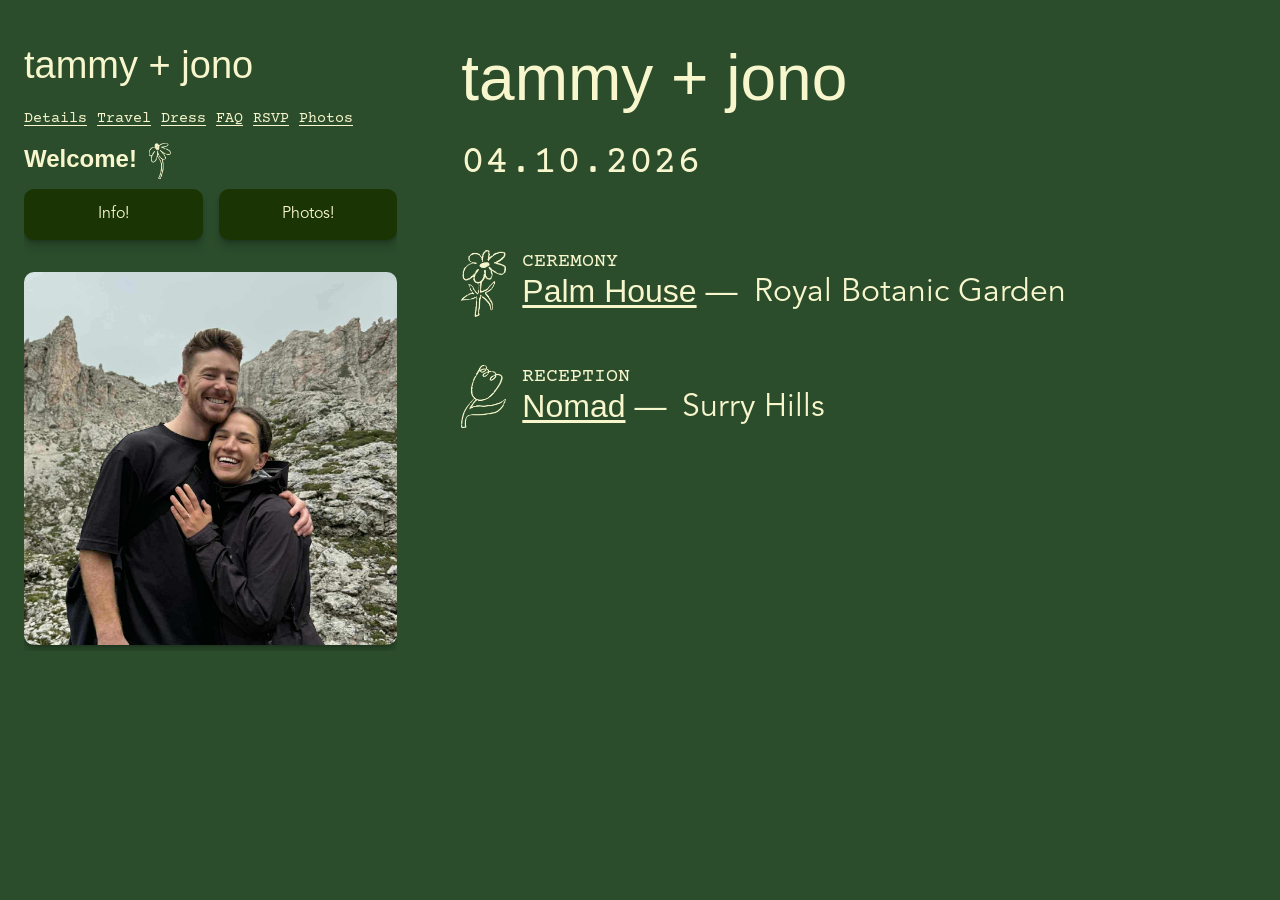
==== commit 1e543efc: "New photos link 2" ====
--- a/index.html
+++ b/index.html
@@ -67,7 +67,7 @@
 
         <div class="button-container">
           <a href="info.html" class="button">Info!</a>
-          <a href="rsvp.html" class="button">RSVP!</a>
+          <a href="https://photos.google.com/share/AF1QipP0UTSEwcHViR1GEguy19xJqDefsF464K9XF6wq3e_1p3hUiXmIFMtjPJC0J66iQQ?key=SURfYS1qVkFEQU03YmVseExaTUFacnlTRmNac2pB" class="button">Photos!</a>
         </div>
         <img src="assets/jt1.jpeg" alt="A picture of Tammy and Jono" class="pic" id="slideshow-image">
       </div>
@@ -76,8 +76,6 @@
     <div class="cols right">
       <div class="names">tammy +&nbsp;jono</div>
       <div class="date courier" id="date">04.10.2026</div>
-
-
 
       <div class="info">
         <img src="assets/flower-1.png" alt="" class="info-image">
